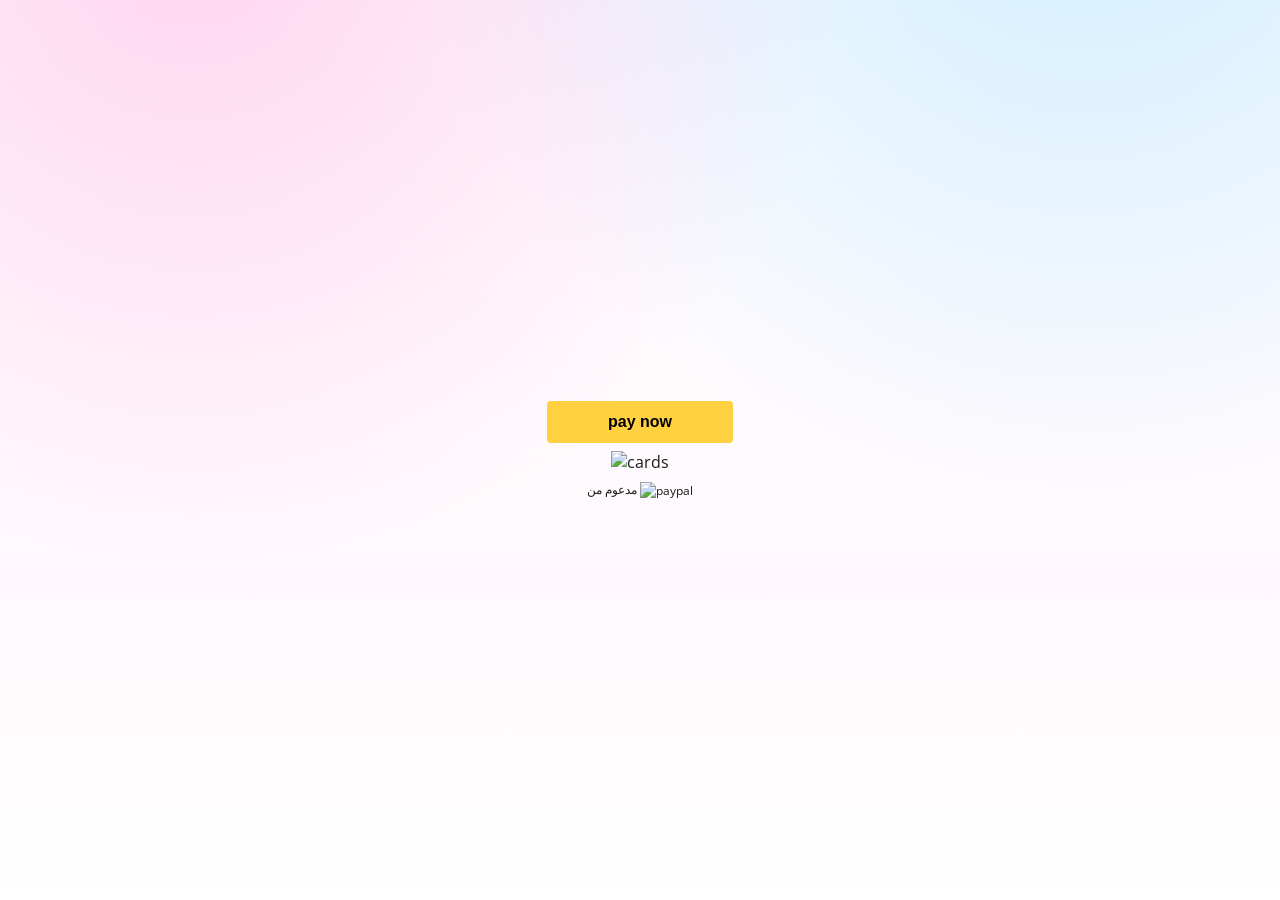
==== buy-now.html @ a3699864 "Add files via upload" ====
<!DOCTYPE html>
<html lang="en">
  <head>
    <meta charset="UTF-8" />
    <meta name="viewport" content="width=device-width, initial-scale=1.0" />
    <title>Buy Now</title>
    <link rel="preconnect" href="https://fonts.googleapis.com" />
    <link rel="preconnect" href="https://fonts.gstatic.com" crossorigin />
    <link
      href="https://fonts.googleapis.com/css2?family=Montserrat:wght@700&family=Open+Sans:wght@400;600&family=Poppins:wght@600;700&display=swap"
      rel="stylesheet"
    />
    <link rel="stylesheet" href="styles.css" />
    <style>
      body {
        margin: 0;
        min-height: 100vh;
        display: grid;
        place-items: center;
      }

      .center-wrap {
        width: 100%;
        display: grid;
        place-items: center;
        padding: 1rem;
      }

      .center-wrap .cta {
        min-width: 220px;
      }
    </style>
  </head>
  <body>
   <div>
  <style>.pp-5FYD6BMD2M2BL{text-align:center;border:none;border-radius:0.25rem;min-width:11.625rem;padding:0 2rem;height:2.625rem;font-weight:bold;background-color:#FFD140;color:#000000;font-family:"Helvetica Neue",Arial,sans-serif;font-size:1rem;line-height:1.25rem;cursor:pointer;}</style>
  <form action="https://www.paypal.com/ncp/payment/5FYD6BMD2M2BL" method="post" target="_blank" style="display:inline-grid;justify-items:center;align-content:start;gap:0.5rem;">
    <input class="pp-5FYD6BMD2M2BL" type="submit" value="pay now" />
    <img src=https://www.paypalobjects.com/images/Debit_Credit.svg alt="cards" />
    <section style="font-size: 0.75rem;"> مدعوم من <img src="https://www.paypalobjects.com/paypal-ui/logos/svg/paypal-wordmark-color.svg" alt="paypal" style="height:0.875rem;vertical-align:middle;"/></section>
  </form>
</div>
  </body>
</html>
---- styles.css ----
:root {
  --pink: #ff6ec7;
  --blue: #6ec7ff;
  --purple: #c47eff;
  --orange: #ffab5e;
  --text-main: #1c1c1c;
  --text-secondary: #555555;
  --white: #ffffff;
  --cta: #db1c62;
  --cta-dark: #b91652;
  --surface: #fff7fc;
}

* {
  box-sizing: border-box;
}

body {
  margin: 0;
  font-family: "Open Sans", sans-serif;
  color: var(--text-main);
  background:
    radial-gradient(circle at 15% -10%, rgba(255, 110, 199, 0.3), transparent 45%),
    radial-gradient(circle at 85% -20%, rgba(110, 199, 255, 0.35), transparent 45%),
    linear-gradient(180deg, #ffffff 0%, #fff9fd 65%, #ffffff 100%);
}

.container {
  width: min(1120px, 92vw);
  margin: 0 auto;
}

.hero {
  position: relative;
  overflow: hidden;
  padding: 3rem 0 2rem;
}

.hero__bg-shape {
  position: absolute;
  border-radius: 50%;
  filter: blur(2px);
  z-index: -1;
}

.hero__bg-shape--one {
  width: 320px;
  height: 320px;
  background: rgba(196, 126, 255, 0.24);
  top: -90px;
  right: -60px;
}

.hero__bg-shape--two {
  width: 260px;
  height: 260px;
  background: rgba(255, 110, 199, 0.2);
  bottom: -100px;
  left: -80px;
}

.hero__content {
  display: grid;
  gap: 2rem;
  grid-template-columns: 1.15fr 0.85fr;
  align-items: center;
}

.tag {
  font-family: "Poppins", sans-serif;
  font-weight: 600;
  color: var(--cta-dark);
  letter-spacing: 0.04em;
  text-transform: uppercase;
  margin: 0 0 0.6rem;
  font-size: 0.84rem;
}

h1,
h2,
h3 {
  font-family: "Montserrat", sans-serif;
  margin: 0;
}

h1 {
  font-size: clamp(1.9rem, 4.2vw, 3.1rem);
  line-height: 1.1;
  margin-bottom: 1rem;
}

.lead {
  color: var(--text-secondary);
  max-width: 62ch;
  margin: 0;
  line-height: 1.72;
}

.hero__actions {
  margin-top: 1.4rem;
  display: flex;
  align-items: center;
  gap: 1rem;
  flex-wrap: wrap;
}

.hero__buttons {
  display: flex;
  flex-direction: column;
  align-items: flex-start;
  gap: 0.7rem;
  flex-wrap: wrap;
}

.hero-price {
  margin: 0;
  display: flex;
  align-items: center;
  gap: 0.55rem;
  font-family: "Poppins", sans-serif;
  font-weight: 700;
  font-size: 1.15rem;
  color: var(--cta-dark);
}

.hero-price__old {
  font-size: 1rem;
  font-weight: 600;
  color: var(--text-secondary);
  text-decoration: line-through;
}

.hero-price__new {
  font-size: 1.2rem;
  color: var(--cta-dark);
}

.cta {
  font-family: "Poppins", sans-serif;
  font-weight: 600;
  border: 0;
  text-decoration: none;
  display: inline-flex;
  align-items: center;
  justify-content: center;
  color: var(--white);
  background: linear-gradient(160deg, var(--cta), var(--cta-dark));
  padding: 0.85rem 1.4rem;
  border-radius: 999px;
  font-size: 1rem;
  cursor: pointer;
  box-shadow: 0 10px 22px rgba(184, 22, 82, 0.28);
  transition: transform 180ms ease, box-shadow 180ms ease;
}

.cta:hover {
  transform: translateY(-2px);
  box-shadow: 0 12px 28px rgba(184, 22, 82, 0.34);
}

.cta--secondary {
  background: linear-gradient(160deg, #f36dad, #d33883);
}

.cart-link {
  font-family: "Poppins", sans-serif;
  font-weight: 600;
  text-decoration: none;
  color: var(--cta-dark);
  border: 1px solid rgba(184, 22, 82, 0.24);
  background: #fff;
  padding: 0.78rem 1.05rem;
  border-radius: 999px;
  transition: background 180ms ease, transform 180ms ease;
}

.cart-link:hover {
  background: #fff4fa;
  transform: translateY(-2px);
}

.rating {
  display: flex;
  align-items: center;
  gap: 0.55rem;
  color: var(--text-secondary);
  font-weight: 600;
}

.stars {
  color: #ff9700;
  letter-spacing: 0.05em;
}

.quick-tips {
  list-style: none;
  padding: 0;
  margin: 1rem 0 0;
  display: grid;
  gap: 0.4rem;
  color: var(--text-secondary);
}

.quick-tips li {
  position: relative;
  padding-left: 1.2rem;
}

.quick-tips li::before {
  content: "";
  width: 0.5rem;
  height: 0.5rem;
  border-radius: 50%;
  position: absolute;
  left: 0;
  top: 0.45rem;
  background: linear-gradient(145deg, var(--pink), var(--blue));
}

.jelly-card {
  border-radius: 28px;
  background:
    linear-gradient(145deg, rgba(255, 255, 255, 0.95), rgba(255, 255, 255, 0.82)),
    linear-gradient(160deg, rgba(255, 110, 199, 0.24), rgba(110, 199, 255, 0.2));
  border: 1px solid rgba(28, 28, 28, 0.08);
  padding: 1.2rem;
  box-shadow: 0 18px 40px rgba(28, 28, 28, 0.1);
}

.jelly-card p {
  color: var(--text-secondary);
  margin: 1rem 0 0.25rem;
  text-align: center;
  font-size: 0.95rem;
}

.bear {
  width: 190px;
  height: 210px;
  margin: 0 auto;
  border-radius: 42% 42% 38% 38% / 35% 35% 45% 45%;
  position: relative;
  box-shadow: inset 0 -10px 26px rgba(255, 255, 255, 0.25), 0 14px 24px rgba(28, 28, 28, 0.16);
}

.bear-image,
.product-image {
  width: 100%;
  height: 100%;
  object-fit: contain;
}

.image-link {
  display: block;
  width: 100%;
  height: 100%;
}

.bear::before,
.bear::after {
  content: "";
  position: absolute;
  width: 54px;
  height: 54px;
  border-radius: 50%;
  top: -18px;
  display: none;
}

.products {
  padding: 2.4rem 0 2.2rem;
}

.section-header {
  display: flex;
  justify-content: space-between;
  gap: 1rem;
  align-items: end;
  margin-bottom: 1.15rem;
  flex-wrap: wrap;
}

h2 {
  font-size: clamp(1.4rem, 3vw, 2.2rem);
}

.section-header p {
  margin: 0;
  color: var(--text-secondary);
}

.product-grid {
  display: grid;
  gap: 1rem;
  grid-template-columns: repeat(4, minmax(0, 1fr));
}

.product-card {
  background: var(--white);
  border: 1px solid rgba(28, 28, 28, 0.08);
  border-radius: 18px;
  padding: 0.95rem;
  box-shadow: 0 12px 26px rgba(28, 28, 28, 0.08);
}

.product-card h3 {
  margin: 0.8rem 0 0.45rem;
  font-size: 1.1rem;
}

.product-card p {
  margin: 0;
  color: var(--text-secondary);
  font-size: 0.93rem;
  line-height: 1.55;
}

.color-name {
  font-weight: 600;
  color: var(--cta-dark);
  font-size: 0.95rem;
  margin: 0.3rem 0 0.3rem !important;
}

.swatch {
  border-radius: 14px;
  min-height: 190px;
  display: grid;
  place-items: center;
  padding: 0.75rem;
}

.swatch--pink {
  background: linear-gradient(140deg, rgba(255, 110, 199, 0.24), rgba(255, 110, 199, 0.08));
}

.swatch--blue {
  background: linear-gradient(140deg, rgba(110, 199, 255, 0.25), rgba(110, 199, 255, 0.08));
}

.swatch--purple {
  background: linear-gradient(140deg, rgba(196, 126, 255, 0.24), rgba(196, 126, 255, 0.08));
}

.swatch--orange {
  background: linear-gradient(140deg, rgba(255, 171, 94, 0.24), rgba(255, 171, 94, 0.08));
}

.info-page {
  min-height: 100vh;
  display: grid;
  place-items: center;
  padding: 2rem 1rem;
}

.info-card {
  width: min(900px, 96vw);
  background: rgba(255, 255, 255, 0.95);
  border: 1px solid rgba(28, 28, 28, 0.08);
  border-radius: 22px;
  box-shadow: 0 16px 34px rgba(28, 28, 28, 0.1);
  padding: 1.5rem;
  font-family: "Cairo", "Open Sans", sans-serif;
}

.info-card h1 {
  font-size: clamp(1.4rem, 3vw, 2rem);
  margin-bottom: 0.4rem;
}

.info-subtitle {
  margin: 0 0 1.25rem;
  color: var(--text-secondary);
}

.info-form {
  display: grid;
  gap: 1rem;
}

.info-grid {
  display: grid;
  gap: 0.9rem;
  grid-template-columns: repeat(2, minmax(0, 1fr));
}

.info-grid label {
  display: grid;
  gap: 0.4rem;
  font-weight: 600;
}

.info-grid input,
.info-grid select {
  width: 100%;
  border: 1px solid rgba(28, 28, 28, 0.18);
  border-radius: 12px;
  padding: 0.72rem 0.82rem;
  font: inherit;
  background: #fff;
}

.info-grid input:focus,
.info-grid select:focus {
  outline: 2px solid rgba(216, 27, 96, 0.18);
  border-color: var(--cta);
}

.info-full-width {
  grid-column: 1 / -1;
}

.info-actions {
  display: flex;
  flex-direction: column;
  align-items: flex-start;
  gap: 0.7rem;
}

@media (max-width: 760px) {
  .info-page,
  .checkout-page {
    padding: 1.25rem 0;
  }

  .info-card,
  .checkout-card {
    width: 100%;
    border-radius: 16px;
    padding: 1rem;
  }

  .checkout-subtitle {
    line-height: 1.55;
  }

  .info-grid {
    grid-template-columns: 1fr;
  }

  .info-full-width {
    grid-column: auto;
  }

  .info-actions {
    display: grid;
    grid-template-columns: 1fr;
  }

  .info-actions .cta {
    width: 100%;
  }

  .info-grid input,
  .info-grid select,
  .checkout-form input,
  .checkout-form textarea,
  .checkout-form select {
    font-size: 16px;
  }

  .payment-block .pay-btn {
    width: min(100%, 340px);
  }
}

.swatch .bear {
  width: 122px;
  height: 136px;
}

.swatch .bear::before,
.swatch .bear::after {
  width: 34px;
  height: 34px;
  top: -12px;
}

.swatch img {
  max-width: 96%;
  max-height: 96%;
}

.seo {
  background: var(--surface);
  border: 1px solid rgba(28, 28, 28, 0.08);
  border-radius: 14px;
  padding: 1rem 1.1rem;
  margin-bottom: 2.4rem;
}

.seo p {
  margin: 0;
  color: var(--text-secondary);
  font-size: 0.95rem;
}

.checkout-page {
  min-height: 100vh;
  padding: 3rem 0;
  display: flex;
  align-items: center;
}

.checkout-wrap {
  display: flex;
  justify-content: center;
}

.checkout-card {
  width: min(700px, 100%);
  background: rgba(255, 255, 255, 0.96);
  border: 1px solid rgba(28, 28, 28, 0.1);
  border-radius: 20px;
  padding: 1.4rem;
  box-shadow: 0 14px 28px rgba(28, 28, 28, 0.1);
}

.checkout-card h1 {
  margin-bottom: 0.6rem;
}

.checkout-subtitle {
  margin: 0 0 1rem;
  color: var(--text-secondary);
}

.checkout-form {
  display: grid;
  gap: 0.58rem;
}

.checkout-form label {
  font-weight: 600;
  color: var(--text-main);
  margin-top: 0.4rem;
}

.checkout-form input,
.checkout-form textarea,
.checkout-form select {
  border: 1px solid rgba(28, 28, 28, 0.2);
  border-radius: 12px;
  padding: 0.72rem 0.8rem;
  font-family: "Open Sans", sans-serif;
  font-size: 0.96rem;
  color: var(--text-main);
  background: #ffffff;
}

.checkout-form input:focus,
.checkout-form textarea:focus,
.checkout-form select:focus {
  outline: 2px solid rgba(110, 199, 255, 0.45);
  border-color: rgba(110, 199, 255, 0.9);
}

.checkout-form .cta {
  margin-top: 0.8rem;
}

.back-link {
  display: inline-block;
  margin-top: 1rem;
  font-weight: 600;
  color: var(--cta-dark);
  text-decoration: none;
}

.back-link:hover {
  text-decoration: underline;
}

.payment-card {
  width: min(760px, 100%);
}

.order-summary {
  border: 1px solid rgba(28, 28, 28, 0.1);
  border-radius: 14px;
  padding: 0.9rem;
  background: #fff9fd;
}

.order-summary h2 {
  font-size: 1.1rem;
  margin-bottom: 0.65rem;
}

.order-summary dl {
  margin: 0;
  display: grid;
  gap: 0.45rem;
}

.order-summary dl div {
  display: flex;
  justify-content: space-between;
  gap: 0.75rem;
  border-bottom: 1px dashed rgba(28, 28, 28, 0.12);
  padding-bottom: 0.3rem;
}

.order-summary dt {
  font-weight: 600;
  color: var(--text-secondary);
}

.order-summary dd {
  margin: 0;
  text-align: right;
  word-break: break-word;
}

.payment-methods {
  display: grid;
  gap: 0.7rem;
  margin-top: 1rem;
}

.payment-block {
  border: 1px solid rgba(28, 28, 28, 0.1);
  border-radius: 14px;
  padding: 0.9rem;
  background: #ffffff;
}

.payment-block h2 {
  font-size: 1.1rem;
  margin-bottom: 0.3rem;
}

.method-note {
  margin: 0 0 0.7rem;
  color: var(--text-secondary);
}

#paypal-button-container {
  min-height: 45px;
}

.pay-btn {
  border: 0;
  border-radius: 14px;
  min-height: 60px;
  padding: 0.95rem 1.8rem;
  font-family: "Poppins", sans-serif;
  font-weight: 600;
  font-size: 1.08rem;
  text-decoration: none;
  display: inline-flex;
  align-items: center;
  justify-content: center;
  cursor: pointer;
}

.pay-btn--paypal {
  color: #ffffff;
  background: linear-gradient(160deg, #0070ba, #00457c);
  box-shadow: 0 10px 22px rgba(0, 69, 124, 0.25);
}

.pay-btn--mastercard {
  color: #ffffff;
  background: linear-gradient(160deg, var(--cta), var(--cta-dark));
  box-shadow: 0 10px 22px rgba(184, 22, 82, 0.28);
}

.payment-block .pay-btn {
  display: flex;
  width: max-content;
  margin: 0 auto;
}

.payment-options {
  display: grid;
  grid-template-columns: repeat(2, minmax(0, 1fr));
  gap: 0.75rem;
}

.payment-choice {
  border: 1px solid rgba(28, 28, 28, 0.14);
  background: #ffffff;
  border-radius: 12px;
  min-height: 56px;
  padding: 0.55rem 0.8rem;
  display: flex;
  align-items: center;
  justify-content: center;
  gap: 0.5rem;
  font-family: "Poppins", sans-serif;
  font-weight: 600;
  color: var(--text-main);
  cursor: pointer;
  transition: transform 160ms ease, box-shadow 160ms ease, border-color 160ms ease;
}

.payment-choice:hover {
  transform: translateY(-2px);
  border-color: rgba(216, 27, 96, 0.35);
  box-shadow: 0 10px 20px rgba(28, 28, 28, 0.08);
}

.payment-choice img {
  width: 24px;
  height: 24px;
  object-fit: contain;
}

.integration-note {
  margin: 0.9rem 0 0;
  color: var(--text-secondary);
  font-size: 0.9rem;
}

.hero__text,
.hero__visual,
.product-card,
.seo {
  animation: rise 620ms ease both;
}

.product-card:nth-child(2) {
  animation-delay: 80ms;
}

.product-card:nth-child(3) {
  animation-delay: 150ms;
}

.product-card:nth-child(4) {
  animation-delay: 220ms;
}

@keyframes rise {
  from {
    opacity: 0;
    transform: translateY(12px);
  }
  to {
    opacity: 1;
    transform: translateY(0);
  }
}

@media (max-width: 980px) {
  .hero__content {
    grid-template-columns: 1fr;
  }

  .product-grid {
    grid-template-columns: repeat(2, minmax(0, 1fr));
  }
}

@media (max-width: 580px) {
  .hero {
    padding-top: 2rem;
  }

  h1 {
    font-size: clamp(1.5rem, 8vw, 2rem);
  }

  .product-grid {
    grid-template-columns: 1fr;
  }

  .cta {
    width: 100%;
  }

  .hero__buttons {
    width: 100%;
  }

  .rating {
    width: 100%;
    justify-content: center;
  }

  .checkout-card {
    padding: 1rem;
  }

  .order-summary dl div {
    display: grid;
    gap: 0.2rem;
  }

  .order-summary dd {
    text-align: left;
  }

  .order-summary {
    padding: 0.75rem;
  }

  .payment-block {
    padding: 0.75rem;
  }

  .payment-block .pay-btn {
    width: 100%;
  }

  .payment-options {
    grid-template-columns: 1fr;
  }
}
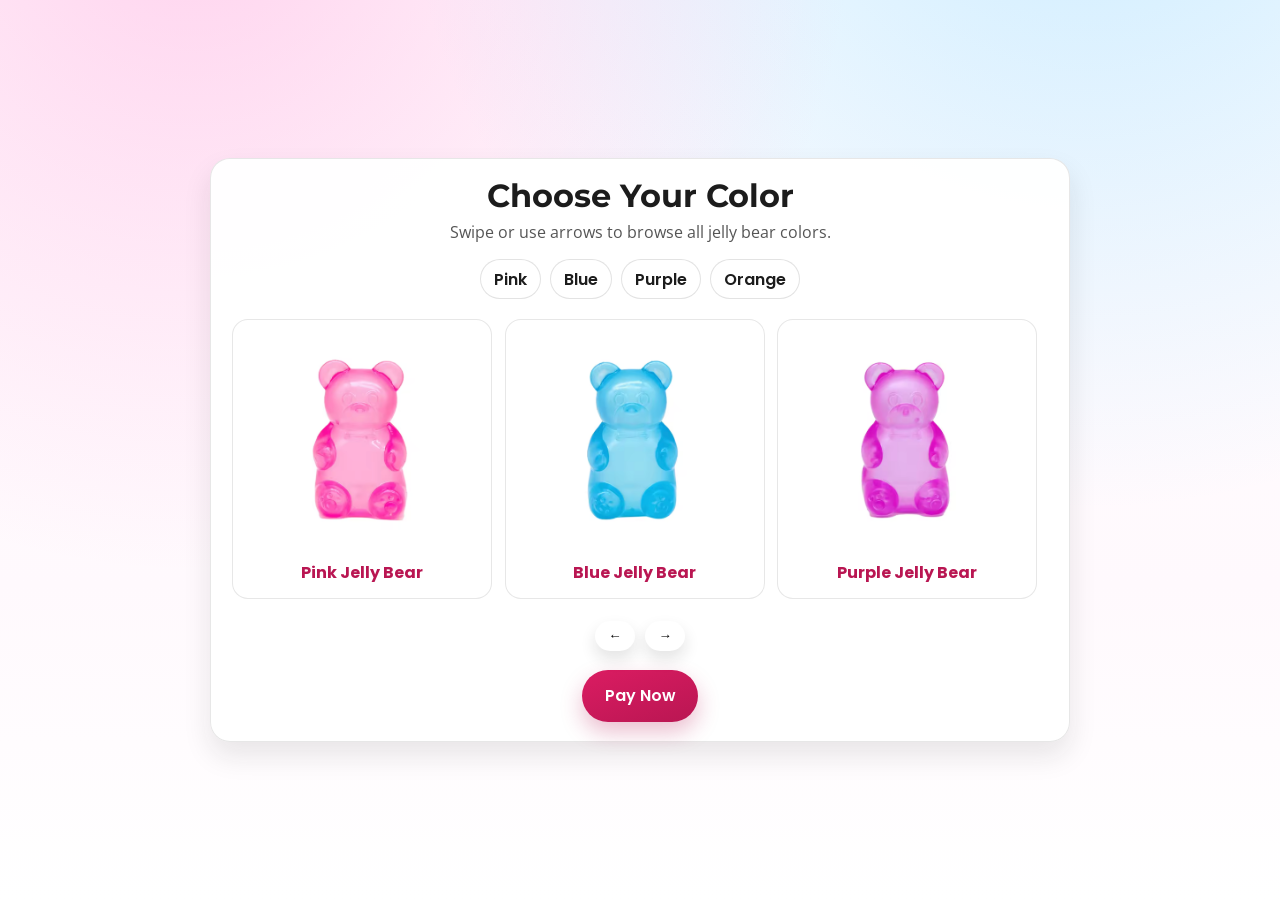
==== commit e4b765a2: "Add files via upload" ====
--- a/buy-now.html
+++ b/buy-now.html
@@ -3,7 +3,7 @@
   <head>
     <meta charset="UTF-8" />
     <meta name="viewport" content="width=device-width, initial-scale=1.0" />
-    <title>Buy Now</title>
+    <title>Choose Color | Jelly Bear</title>
     <link rel="preconnect" href="https://fonts.googleapis.com" />
     <link rel="preconnect" href="https://fonts.gstatic.com" crossorigin />
     <link
@@ -12,33 +12,180 @@
     />
     <link rel="stylesheet" href="styles.css" />
     <style>
-      body {
-        margin: 0;
+      .color-page {
         min-height: 100vh;
         display: grid;
         place-items: center;
+        padding: 2rem 1rem;
       }
 
-      .center-wrap {
+      .color-card {
+        width: min(860px, 96vw);
+        background: rgba(255, 255, 255, 0.96);
+        border: 1px solid rgba(28, 28, 28, 0.1);
+        border-radius: 20px;
+        box-shadow: 0 14px 28px rgba(28, 28, 28, 0.1);
+        padding: 1.2rem;
+      }
+
+      .color-card h1 {
+        margin: 0;
+        text-align: center;
+        font-size: clamp(1.4rem, 4vw, 2rem);
+      }
+
+      .color-subtitle {
+        text-align: center;
+        margin: 0.5rem 0 1rem;
+        color: var(--text-secondary);
+      }
+
+      .color-pills {
+        display: flex;
+        justify-content: center;
+        flex-wrap: wrap;
+        gap: 0.6rem;
+        margin-bottom: 1rem;
+      }
+
+      .color-pill {
+        border: 1px solid rgba(28, 28, 28, 0.12);
+        border-radius: 999px;
+        padding: 0.4rem 0.8rem;
+        font-weight: 600;
+        font-family: "Poppins", sans-serif;
+        background: #fff;
+      }
+
+      .gallery {
+        position: relative;
+      }
+
+      .gallery-track {
+        display: grid;
+        grid-auto-flow: column;
+        grid-auto-columns: min(260px, 72vw);
+        gap: 0.8rem;
+        overflow-x: auto;
+        scroll-snap-type: x mandatory;
+        scroll-behavior: smooth;
+        padding: 0.25rem 0.1rem 0.6rem;
+      }
+
+      .gallery-track::-webkit-scrollbar {
+        height: 8px;
+      }
+
+      .gallery-track::-webkit-scrollbar-thumb {
+        background: rgba(184, 22, 82, 0.35);
+        border-radius: 999px;
+      }
+
+      .gallery-item {
+        scroll-snap-align: center;
+        background: #ffffff;
+        border: 1px solid rgba(28, 28, 28, 0.1);
+        border-radius: 16px;
+        padding: 0.8rem;
+        display: grid;
+        gap: 0.45rem;
+        text-align: center;
+      }
+
+      .gallery-item img {
         width: 100%;
+        height: 220px;
+        object-fit: contain;
+      }
+
+      .gallery-item strong {
+        font-family: "Poppins", sans-serif;
+        color: var(--cta-dark);
+      }
+
+      .gallery-nav {
+        display: flex;
+        justify-content: center;
+        gap: 0.6rem;
+        margin-top: 0.8rem;
+      }
+
+      .gallery-nav button {
+        border: 0;
+        background: #ffffff;
+        border-radius: 999px;
+        padding: 0.45rem 0.85rem;
+        font-weight: 700;
+        cursor: pointer;
+        box-shadow: 0 8px 16px rgba(28, 28, 28, 0.12);
+      }
+
+      .pay-wrap {
+        margin-top: 1.2rem;
         display: grid;
         place-items: center;
-        padding: 1rem;
-      }
-
-      .center-wrap .cta {
-        min-width: 220px;
       }
     </style>
   </head>
   <body>
-   <div>
-  <style>.pp-5FYD6BMD2M2BL{text-align:center;border:none;border-radius:0.25rem;min-width:11.625rem;padding:0 2rem;height:2.625rem;font-weight:bold;background-color:#FFD140;color:#000000;font-family:"Helvetica Neue",Arial,sans-serif;font-size:1rem;line-height:1.25rem;cursor:pointer;}</style>
-  <form action="https://www.paypal.com/ncp/payment/5FYD6BMD2M2BL" method="post" target="_blank" style="display:inline-grid;justify-items:center;align-content:start;gap:0.5rem;">
-    <input class="pp-5FYD6BMD2M2BL" type="submit" value="pay now" />
-    <img src=https://www.paypalobjects.com/images/Debit_Credit.svg alt="cards" />
-    <section style="font-size: 0.75rem;"> مدعوم من <img src="https://www.paypalobjects.com/paypal-ui/logos/svg/paypal-wordmark-color.svg" alt="paypal" style="height:0.875rem;vertical-align:middle;"/></section>
-  </form>
-</div>
+    <main class="color-page">
+      <section class="color-card">
+        <h1>Choose Your Color</h1>
+        <p class="color-subtitle">Swipe or use arrows to browse all jelly bear colors.</p>
+
+        <div class="color-pills" aria-label="Available colors">
+          <span class="color-pill">Pink</span>
+          <span class="color-pill">Blue</span>
+          <span class="color-pill">Purple</span>
+          <span class="color-pill">Orange</span>
+        </div>
+
+        <div class="gallery">
+          <div class="gallery-track" id="gallery-track" aria-label="Jelly bear gallery">
+            <article class="gallery-item">
+              <img src="pink jell bear.png" alt="Pink jelly bear" />
+              <strong>Pink Jelly Bear</strong>
+            </article>
+            <article class="gallery-item">
+              <img src="blue jell bear.png" alt="Blue jelly bear" />
+              <strong>Blue Jelly Bear</strong>
+            </article>
+            <article class="gallery-item">
+              <img src="purple jell bear.png" alt="Purple jelly bear" />
+              <strong>Purple Jelly Bear</strong>
+            </article>
+            <article class="gallery-item">
+              <img src="orange jell bear.png" alt="Orange jelly bear" />
+              <strong>Orange Jelly Bear</strong>
+            </article>
+          </div>
+
+          <div class="gallery-nav">
+            <button type="button" id="prev-btn" aria-label="Previous image">&#8592;</button>
+            <button type="button" id="next-btn" aria-label="Next image">&#8594;</button>
+          </div>
+        </div>
+
+        <div class="pay-wrap">
+          <a class="cta" href="https://www.paypal.com/ncp/payment/5FYD6BMD2M2BL" target="_blank" rel="noopener noreferrer">Pay Now</a>
+        </div>
+      </section>
+    </main>
+
+    <script>
+      const track = document.getElementById("gallery-track");
+      const prevBtn = document.getElementById("prev-btn");
+      const nextBtn = document.getElementById("next-btn");
+
+      const step = () => Math.max(260, track.clientWidth * 0.8);
+
+      prevBtn.addEventListener("click", () => {
+        track.scrollBy({ left: -step(), behavior: "smooth" });
+      });
+
+      nextBtn.addEventListener("click", () => {
+        track.scrollBy({ left: step(), behavior: "smooth" });
+      });
+    </script>
   </body>
 </html>
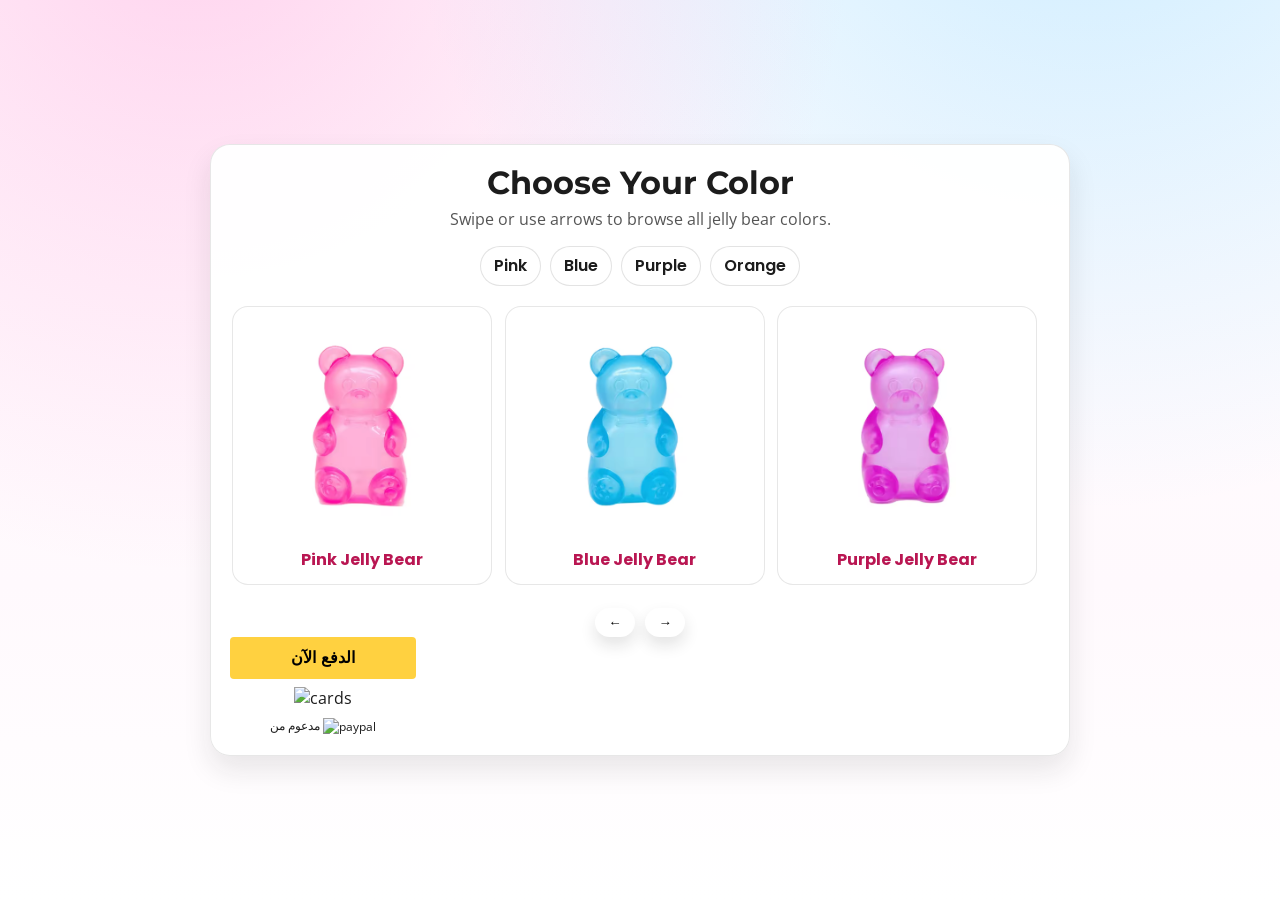
==== commit 5d9d2813: "Update buy-now.html" ====
--- a/buy-now.html
+++ b/buy-now.html
@@ -166,9 +166,14 @@
           </div>
         </div>
 
-        <div class="pay-wrap">
-          <a class="cta" href="https://www.paypal.com/ncp/payment/5FYD6BMD2M2BL" target="_blank" rel="noopener noreferrer">Pay Now</a>
-        </div>
+        <div>
+  <style>.pp-YWVYYHDVAAUT4{text-align:center;border:none;border-radius:0.25rem;min-width:11.625rem;padding:0 2rem;height:2.625rem;font-weight:bold;background-color:#FFD140;color:#000000;font-family:"Helvetica Neue",Arial,sans-serif;font-size:1rem;line-height:1.25rem;cursor:pointer;}</style>
+  <form action="https://www.paypal.com/ncp/payment/YWVYYHDVAAUT4" method="post" target="_blank" style="display:inline-grid;justify-items:center;align-content:start;gap:0.5rem;">
+    <input class="pp-YWVYYHDVAAUT4" type="submit" value="الدفع الآن" />
+    <img src=https://www.paypalobjects.com/images/Debit_Credit.svg alt="cards" />
+    <section style="font-size: 0.75rem;"> مدعوم من <img src="https://www.paypalobjects.com/paypal-ui/logos/svg/paypal-wordmark-color.svg" alt="paypal" style="height:0.875rem;vertical-align:middle;"/></section>
+  </form>
+</div>
       </section>
     </main>
 
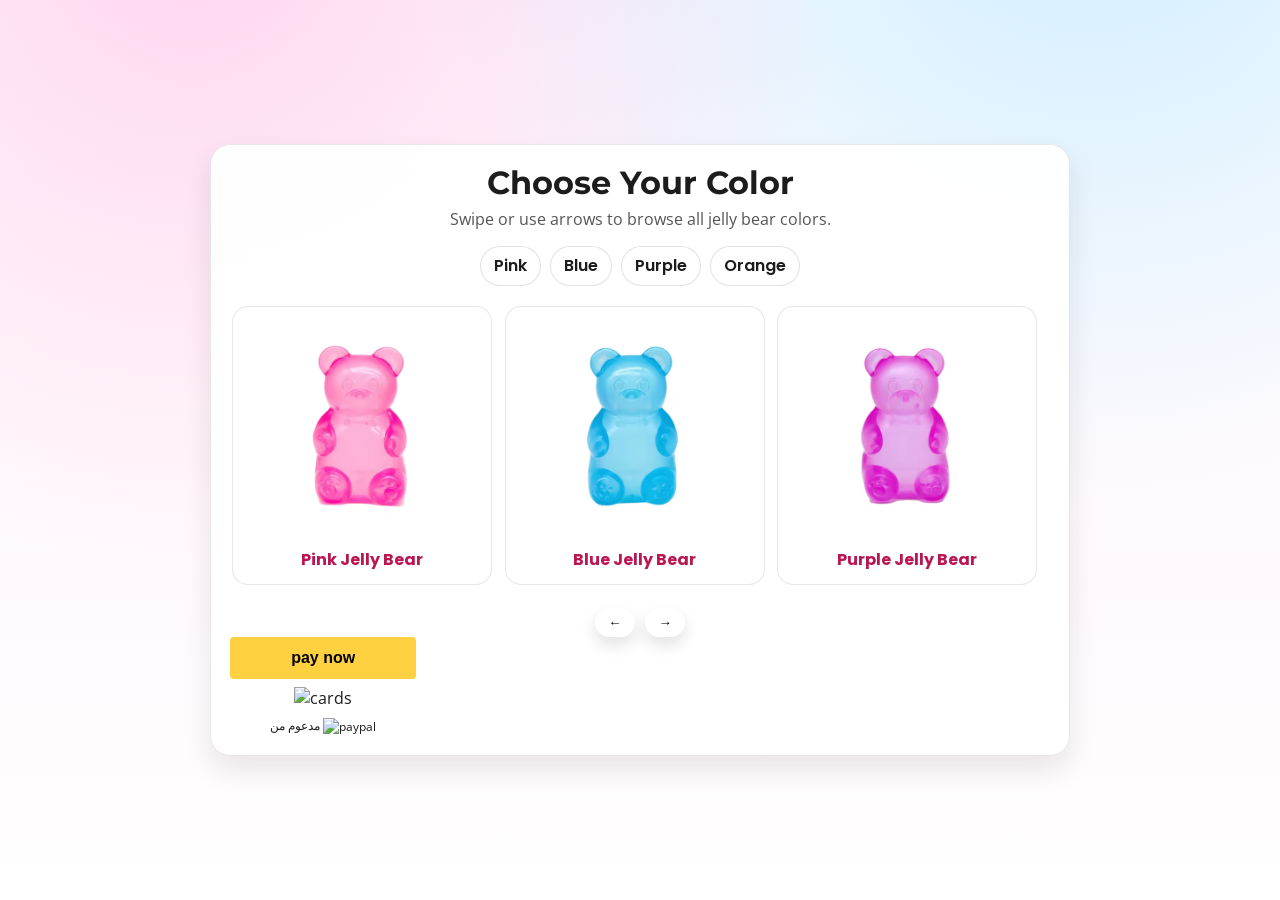
==== commit e56b3bbd: "Update buy-now.html" ====
--- a/buy-now.html
+++ b/buy-now.html
@@ -167,9 +167,9 @@
         </div>
 
         <div>
-  <style>.pp-YWVYYHDVAAUT4{text-align:center;border:none;border-radius:0.25rem;min-width:11.625rem;padding:0 2rem;height:2.625rem;font-weight:bold;background-color:#FFD140;color:#000000;font-family:"Helvetica Neue",Arial,sans-serif;font-size:1rem;line-height:1.25rem;cursor:pointer;}</style>
-  <form action="https://www.paypal.com/ncp/payment/YWVYYHDVAAUT4" method="post" target="_blank" style="display:inline-grid;justify-items:center;align-content:start;gap:0.5rem;">
-    <input class="pp-YWVYYHDVAAUT4" type="submit" value="الدفع الآن" />
+  <style>.pp-5FYD6BMD2M2BL{text-align:center;border:none;border-radius:0.25rem;min-width:11.625rem;padding:0 2rem;height:2.625rem;font-weight:bold;background-color:#FFD140;color:#000000;font-family:"Helvetica Neue",Arial,sans-serif;font-size:1rem;line-height:1.25rem;cursor:pointer;}</style>
+  <form action="https://www.paypal.com/ncp/payment/5FYD6BMD2M2BL" method="post" target="_blank" style="display:inline-grid;justify-items:center;align-content:start;gap:0.5rem;">
+    <input class="pp-5FYD6BMD2M2BL" type="submit" value="pay now" />
     <img src=https://www.paypalobjects.com/images/Debit_Credit.svg alt="cards" />
     <section style="font-size: 0.75rem;"> مدعوم من <img src="https://www.paypalobjects.com/paypal-ui/logos/svg/paypal-wordmark-color.svg" alt="paypal" style="height:0.875rem;vertical-align:middle;"/></section>
   </form>
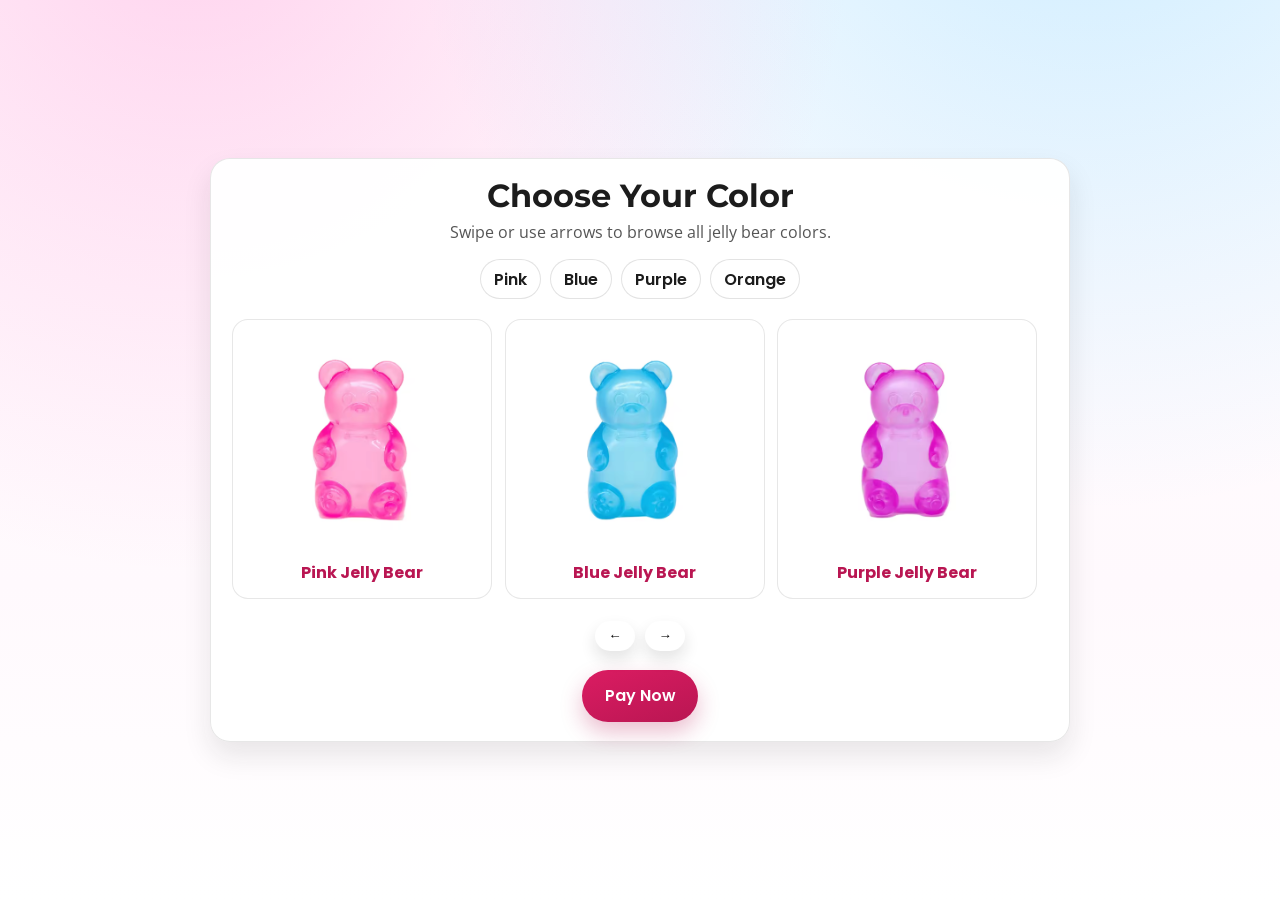
==== commit 6618c52e: "Add files via upload" ====
--- a/buy-now.html
+++ b/buy-now.html
@@ -166,14 +166,9 @@
           </div>
         </div>
 
-        <div>
-  <style>.pp-5FYD6BMD2M2BL{text-align:center;border:none;border-radius:0.25rem;min-width:11.625rem;padding:0 2rem;height:2.625rem;font-weight:bold;background-color:#FFD140;color:#000000;font-family:"Helvetica Neue",Arial,sans-serif;font-size:1rem;line-height:1.25rem;cursor:pointer;}</style>
-  <form action="https://www.paypal.com/ncp/payment/5FYD6BMD2M2BL" method="post" target="_blank" style="display:inline-grid;justify-items:center;align-content:start;gap:0.5rem;">
-    <input class="pp-5FYD6BMD2M2BL" type="submit" value="pay now" />
-    <img src=https://www.paypalobjects.com/images/Debit_Credit.svg alt="cards" />
-    <section style="font-size: 0.75rem;"> مدعوم من <img src="https://www.paypalobjects.com/paypal-ui/logos/svg/paypal-wordmark-color.svg" alt="paypal" style="height:0.875rem;vertical-align:middle;"/></section>
-  </form>
-</div>
+        <div class="pay-wrap">
+          <a class="cta" href="https://www.paypal.com/ncp/payment/YWVYYHDVAAUT4" target="_blank" rel="noopener noreferrer">Pay Now</a>
+        </div>
       </section>
     </main>
 
